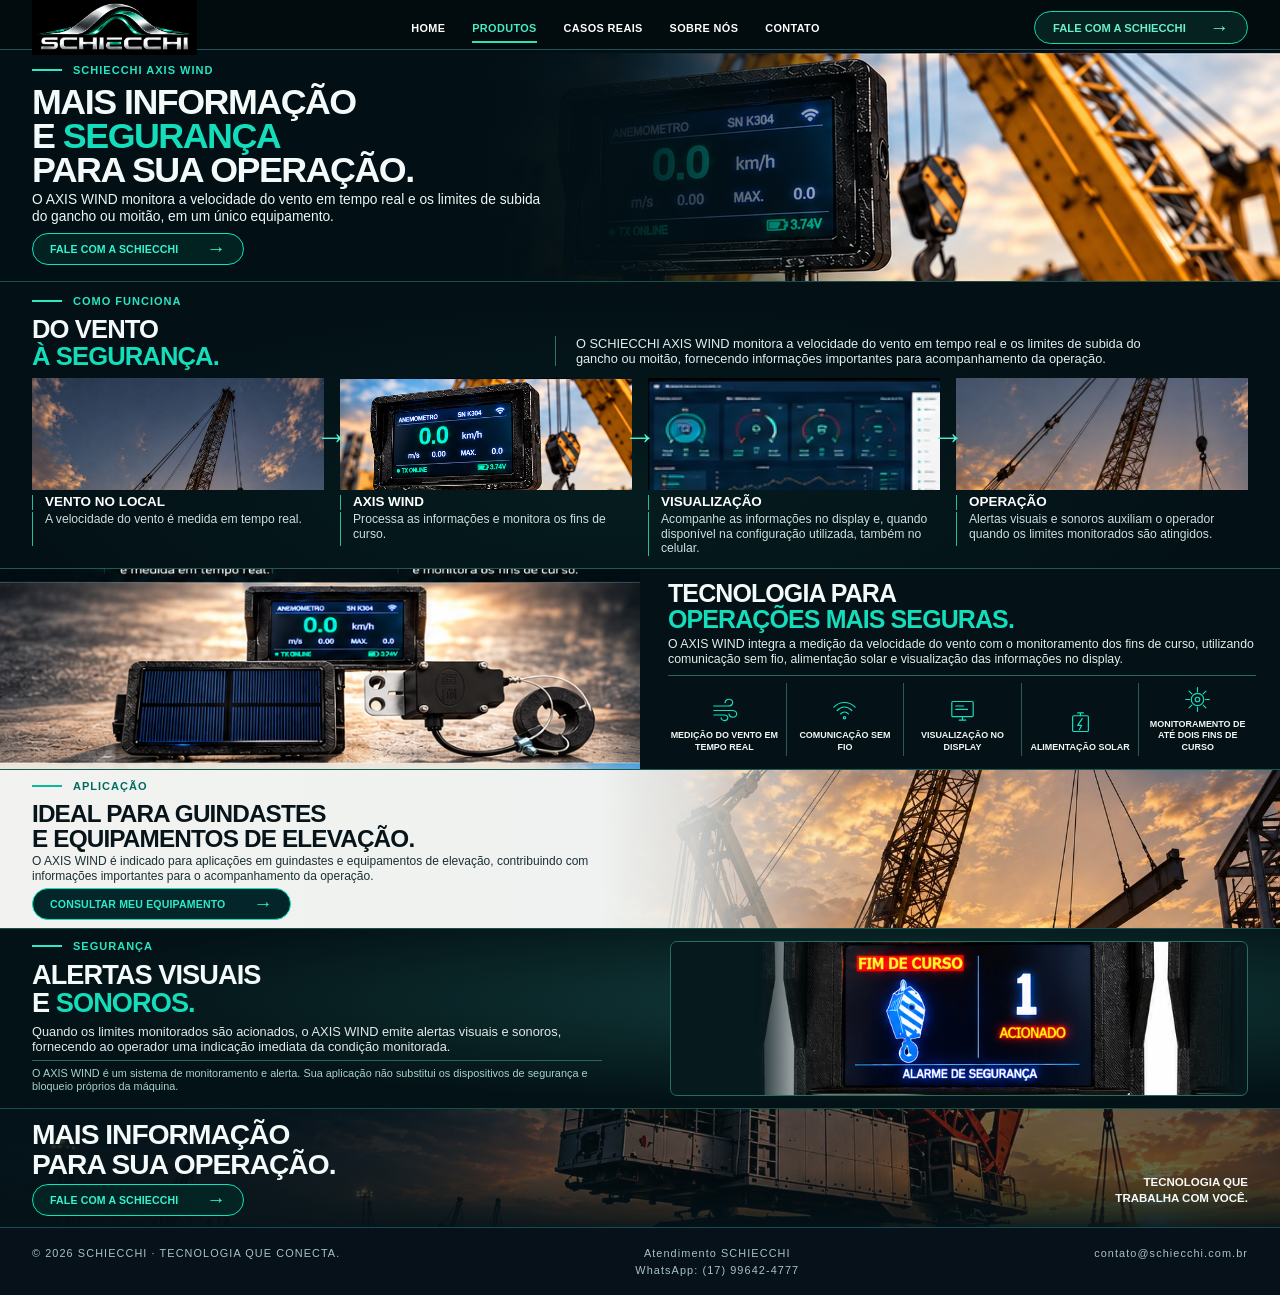
==== axis-wind/index.html @ c0d7cff1 "Publish AXIS WIND and approved site updates" ====
<!doctype html>
<html lang="pt-BR">
<head>
  <meta charset="utf-8">
  <meta name="viewport" content="width=device-width, initial-scale=1">
  <meta name="theme-color" content="#061317">
  <meta name="description" content="SCHIECCHI AXIS WIND: monitoramento do vento e dos limites de subida para guindastes e equipamentos de elevação.">
  <title>SCHIECCHI AXIS WIND — Mais informação e segurança</title>
  <link rel="stylesheet" href="../styles.css">
  <link rel="stylesheet" href="axis-wind.css">
</head>
<body class="wind-page">
  <a class="skip-link" href="#conteudo">Ir para o conteúdo</a>
  <header class="site-header">
    <div class="shell header-inner">
      <a class="brand" href="../index.html" aria-label="SCHIECCHI, página inicial"><img src="../public/assets/logos/schiecchi-logo.png" alt="SCHIECCHI" width="2172" height="724"></a>
      <button class="menu-toggle" type="button" aria-label="Abrir menu" aria-expanded="false" aria-controls="site-nav"><span></span><span></span><span></span></button>
      <nav class="site-nav" id="site-nav" aria-label="Menu principal">
        <a href="../index.html">Home</a>
        <a class="active" href="../index.html#tecnologias">Produtos</a>
        <a href="../index.html#casos-reais">Casos reais</a>
        <a href="../index.html#sobre">Sobre nós</a>
        <a href="../index.html#contato">Contato</a>
        <a class="mobile-nav-cta" href="https://wa.me/5517996424777?text=Ol%C3%A1%2C%20entrei%20em%20contato%20pelo%20site%20da%20SCHIECCHI%20e%20gostaria%20de%20mais%20informa%C3%A7%C3%B5es." target="_blank" rel="noopener noreferrer">Fale com a SCHIECCHI <span aria-hidden="true">→</span></a>
      </nav>
      <a class="header-cta" href="https://wa.me/5517996424777?text=Ol%C3%A1%2C%20entrei%20em%20contato%20pelo%20site%20da%20SCHIECCHI%20e%20gostaria%20de%20mais%20informa%C3%A7%C3%B5es." target="_blank" rel="noopener noreferrer">Fale com a SCHIECCHI <span aria-hidden="true">→</span></a>
    </div>
  </header>

  <main id="conteudo">
    <section class="wind-hero" aria-labelledby="wind-title">
      <div class="shell wind-hero-inner">
        <div class="wind-hero-copy">
          <p class="wind-kicker">SCHIECCHI AXIS WIND</p>
          <h1 id="wind-title">MAIS INFORMAÇÃO<br>E <em>SEGURANÇA</em><br>PARA SUA OPERAÇÃO.</h1>
          <p>O AXIS WIND monitora a velocidade do vento em tempo real e os limites de subida do gancho ou moitão, em um único equipamento.</p>
          <a class="wind-button" href="https://wa.me/5517996424777?text=Ol%C3%A1%2C%20entrei%20em%20contato%20pelo%20site%20da%20SCHIECCHI%20e%20gostaria%20de%20mais%20informa%C3%A7%C3%B5es." target="_blank" rel="noopener noreferrer">FALE COM A SCHIECCHI <span aria-hidden="true">→</span></a>
        </div>
        <figure class="wind-hero-product wind-reference-display" role="img" aria-label="Display AXIS WIND sem antena externa, conforme a referência aprovada"></figure>
      </div>
    </section>

    <section class="wind-how wind-section" aria-labelledby="wind-how-title">
      <div class="shell">
        <div class="wind-section-heading"><div><p class="wind-kicker">COMO FUNCIONA</p><h2 id="wind-how-title">DO VENTO<br><em>À SEGURANÇA.</em></h2></div><p>O SCHIECCHI AXIS WIND monitora a velocidade do vento em tempo real e os limites de subida do gancho ou moitão, fornecendo informações importantes para acompanhamento da operação.</p></div>
        <ol class="wind-flow" aria-label="Fluxo de monitoramento do AXIS WIND">
          <li><div class="wind-flow-visual wind-flow-crane"><img src="../public/assets/produtos/axis-wind/axis-wind-card.jpg" alt="Guindaste em operação" loading="lazy"></div><h3>VENTO NO LOCAL</h3><p>A velocidade do vento é medida em tempo real.</p></li>
          <li><div class="wind-flow-visual wind-flow-display" role="img" aria-label="Display AXIS WIND sem antena mostrando a medição do vento"></div><h3>AXIS WIND</h3><p>Processa as informações e monitora os fins de curso.</p></li>
          <li><div class="wind-flow-visual wind-flow-dashboard" role="img" aria-label="Visualização de informações do AXIS WIND no display e no celular"></div><h3>VISUALIZAÇÃO</h3><p>Acompanhe as informações no display e, quando disponível na configuração utilizada, também no celular.</p></li>
          <li><div class="wind-flow-visual wind-flow-hook"><img src="../public/assets/produtos/axis-wind/axis-wind-card.jpg" alt="Gancho de guindaste em operação" loading="lazy"></div><h3>OPERAÇÃO</h3><p>Alertas visuais e sonoros auxiliam o operador quando os limites monitorados são atingidos.</p></li>
        </ol>
      </div>
    </section>

    <section class="wind-technology" aria-labelledby="wind-technology-title">
      <div class="wind-technology-photos" aria-label="Display, caixa solar e conjunto de fim de curso do AXIS WIND">
        <div class="wind-tech-display" role="img" aria-label="Display AXIS WIND com tela de medição do vento"></div><div class="wind-tech-solar" role="img" aria-label="Caixa transmissora e painel solar"></div><div class="wind-tech-limit" role="img" aria-label="Conjunto de fim de curso"></div>
      </div>
      <div class="wind-technology-copy"><h2 id="wind-technology-title">TECNOLOGIA PARA<br><em>OPERAÇÕES MAIS SEGURAS.</em></h2><p>O AXIS WIND integra a medição da velocidade do vento com o monitoramento dos fins de curso, utilizando comunicação sem fio, alimentação solar e visualização das informações no display.</p>
        <ul class="wind-features">
          <li><svg viewBox="0 0 48 48" aria-hidden="true"><path d="M5 16h25c11 0 11-12 2-12-5 0-7 4-7 6M5 24h33c10 0 10 12 1 12-5 0-7-4-7-6M5 32h18c9 0 9 10 1 10-4 0-6-3-6-5"/></svg><span>MEDIÇÃO DO VENTO EM TEMPO REAL</span></li>
          <li><svg viewBox="0 0 48 48" aria-hidden="true"><path d="M5 18c11-11 27-11 38 0M11 24c8-8 18-8 26 0M17 30c4-4 10-4 14 0"/><circle cx="24" cy="37" r="2"/></svg><span>COMUNICAÇÃO SEM FIO</span></li>
          <li><svg viewBox="0 0 48 48" aria-hidden="true"><rect x="5" y="8" width="38" height="27" rx="2"/><path d="M18 41h12M24 35v6M12 16h14M12 22h21"/></svg><span>VISUALIZAÇÃO NO DISPLAY</span></li>
          <li><svg viewBox="0 0 48 48" aria-hidden="true"><rect x="10" y="12" width="28" height="28" rx="2"/><path d="M19 7h10M24 7v5M27 17l-8 12h7l-4 8"/></svg><span>ALIMENTAÇÃO SOLAR</span></li>
          <li><svg viewBox="0 0 48 48" aria-hidden="true"><circle cx="24" cy="24" r="11"/><circle cx="24" cy="24" r="4"/><path d="M24 3v7m0 28v7M3 24h7m28 0h7M9 9l5 5m20 20 5 5M39 9l-5 5M14 34l-5 5"/></svg><span>MONITORAMENTO DE ATÉ DOIS FINS DE CURSO</span></li>
        </ul>
      </div>
    </section>

    <section class="wind-application" aria-labelledby="wind-application-title"><div class="shell wind-application-inner"><div><p class="wind-kicker">APLICAÇÃO</p><h2 id="wind-application-title">IDEAL PARA GUINDASTES<br>E EQUIPAMENTOS DE ELEVAÇÃO.</h2><p>O AXIS WIND é indicado para aplicações em guindastes e equipamentos de elevação, contribuindo com informações importantes para o acompanhamento da operação.</p><a class="wind-button wind-button-dark" href="https://wa.me/5517996424777?text=Ol%C3%A1%2C%20entrei%20em%20contato%20pelo%20site%20da%20SCHIECCHI%20e%20gostaria%20de%20mais%20informa%C3%A7%C3%B5es." target="_blank" rel="noopener noreferrer">CONSULTAR MEU EQUIPAMENTO <span aria-hidden="true">→</span></a></div></div></section>

    <section class="wind-safety" aria-labelledby="wind-safety-title"><div class="shell wind-safety-inner"><div><p class="wind-kicker">SEGURANÇA</p><h2 id="wind-safety-title">ALERTAS VISUAIS<br>E <em>SONOROS.</em></h2><p>Quando os limites monitorados são acionados, o AXIS WIND emite alertas visuais e sonoros, fornecendo ao operador uma indicação imediata da condição monitorada.</p><p class="wind-safety-note">O AXIS WIND é um sistema de monitoramento e alerta. Sua aplicação não substitui os dispositivos de segurança e bloqueio próprios da máquina.</p></div><figure class="wind-alarm-photo" role="img" aria-label="Tela AXIS WIND: Fim de curso, 1 acionado, alarme de segurança"></figure></div></section>

    <section class="wind-closing" aria-labelledby="wind-closing-title"><div class="shell wind-closing-inner"><div><h2 id="wind-closing-title">MAIS INFORMAÇÃO<br>PARA SUA OPERAÇÃO.</h2><a class="wind-button" href="https://wa.me/5517996424777?text=Ol%C3%A1%2C%20entrei%20em%20contato%20pelo%20site%20da%20SCHIECCHI%20e%20gostaria%20de%20mais%20informa%C3%A7%C3%B5es." target="_blank" rel="noopener noreferrer">FALE COM A SCHIECCHI <span aria-hidden="true">→</span></a></div><p>TECNOLOGIA QUE<br>TRABALHA COM VOCÊ.</p></div></section>
  </main>

  <footer class="site-footer"><div class="shell footer-inner"><span>© 2026 SCHIECCHI · TECNOLOGIA QUE CONECTA.</span><div class="footer-contact"><span>Atendimento SCHIECCHI</span><a href="https://wa.me/5517996424777?text=Ol%C3%A1%2C%20entrei%20em%20contato%20pelo%20site%20da%20SCHIECCHI%20e%20gostaria%20de%20mais%20informa%C3%A7%C3%B5es." target="_blank" rel="noopener noreferrer">WhatsApp: (17) 99642-4777</a></div><a href="mailto:contato@schiecchi.com.br">contato@schiecchi.com.br</a></div></footer>
  <script>
    const menuButton = document.querySelector('.menu-toggle');
    const navigation = document.querySelector('.site-nav');
    menuButton.addEventListener('click', () => {
      const open = navigation.classList.toggle('open');
      menuButton.setAttribute('aria-expanded', String(open));
      menuButton.setAttribute('aria-label', open ? 'Fechar menu' : 'Abrir menu');
    });
    navigation.querySelectorAll('a').forEach(link => link.addEventListener('click', () => {
      navigation.classList.remove('open');
      menuButton.setAttribute('aria-expanded', 'false');
      menuButton.setAttribute('aria-label', 'Abrir menu');
    }));
  </script>
</body>
</html>
---- styles.css ----
:root{font-family:Bahnschrift,"Arial Narrow",Arial,sans-serif;color:#f5fcfd;background:#07131c;scroll-behavior:smooth;--navy:#07131c;--panel:#0b1a23;--teal:#13d9aa;--line:#24505b;--muted:#c4d4d8}
*{box-sizing:border-box}
body{margin:0;min-width:320px}
a{color:inherit;text-decoration:none}
button,input{font:inherit}
button{cursor:pointer}
img{max-width:100%}
em{font-style:normal;color:var(--teal)}
.shell{width:min(100% - 74px,1450px);margin-inline:auto}
.skip-link{position:absolute;top:-60px;left:12px;z-index:30;padding:11px;background:#fff;color:#06131b}.skip-link:focus{top:10px}
.site-header{position:absolute;top:0;left:0;right:0;z-index:10;height:100px;background:#000}
.site-header:after{content:"";position:absolute;top:100%;left:0;right:0;height:22px;background:linear-gradient(#000b,transparent);pointer-events:none}
.header-inner{height:100%;display:flex;align-items:center;justify-content:flex-start;gap:0}
.brand{display:block;flex:none;width:223px;background:#000;transform:translateY(7px)}
.brand img{display:block;width:100%;height:auto}
.site-nav{display:flex;align-items:center;gap:35px;margin-left:35px;margin-right:auto}
.site-nav a{position:relative;padding:10px 0;color:#fff;font-size:.79rem;font-weight:800;text-transform:uppercase;white-space:nowrap}
.site-nav a:hover,.site-nav a:focus-visible,.site-nav a.active{color:#6cefd2}
.site-nav a.active:after{content:"";position:absolute;left:0;right:0;bottom:1px;height:2px;background:#32dfb7}
.header-cta,.solid-button{display:inline-flex;align-items:center;justify-content:center;gap:24px;border:0;border-radius:10px;background:linear-gradient(180deg,#20ebac,#06bc90);box-shadow:0 6px 18px #00ffb327;color:#031920;min-height:46px;padding:13px 25px;text-transform:uppercase;font-size:.77rem;font-weight:900;white-space:nowrap;transition:filter .2s,transform .2s}
.header-cta{border-radius:28px}
.header-cta:hover,.solid-button:hover{filter:brightness(1.13);transform:translateY(-2px)}
.header-cta span,.solid-button span{font-size:1.2rem;line-height:.7}
.menu-toggle{display:none;width:43px;height:43px;border:1px solid #68c9ba80;background:#071d25b8;padding:9px}
.menu-toggle span{display:block;height:2px;background:white;margin:5px 0}
.section-kicker{display:flex;align-items:center;gap:11px;margin:0 0 12px;color:#e7f1f2;text-transform:uppercase;font-size:.69rem;font-weight:800;letter-spacing:.25em}
.section-kicker span{display:block;flex:none;width:25px;height:4px;border-radius:2px;background:var(--teal);box-shadow:0 0 8px #13d9aa70}

.hero{height:clamp(445px,43.5vw,590px);position:relative;overflow:hidden;background:#0b2030 url("public/assets/hero/home-hero-clean.png") center/cover no-repeat}
.hero-tech{position:absolute;inset:0;z-index:1;width:100%;height:100%;pointer-events:none}
.hero-content{position:relative;z-index:2;height:100%;display:flex;flex-direction:column;align-items:flex-start;justify-content:flex-start;padding-top:133px;padding-left:7px}
.hero-eyebrow{margin:0 0 17px;color:#5df2d8;text-transform:uppercase;font-size:.76rem;font-weight:800;letter-spacing:.15em;white-space:nowrap}
.hero h1{margin:0;color:white;font-family:"Arial Black",Arial,sans-serif;font-size:clamp(2.85rem,4.35vw,4.65rem);font-weight:900;line-height:.94;letter-spacing:-.045em;text-shadow:0 3px 15px #0008}
.hero-copy{margin:9px 0 20px;color:#f0f6f5;font-family:Arial,sans-serif;font-size:clamp(1.45rem,2.15vw,2.15rem);line-height:1.13;text-shadow:0 2px 9px #000}
.hero .solid-button{min-width:230px}

.about-band{position:relative;isolation:isolate;overflow:hidden;padding:58px 0 32px;border-block:1px solid #1d5e68;background:radial-gradient(ellipse at 84% 9%,#15433c88,transparent 38%),radial-gradient(ellipse at 70% 78%,#0d382f55,transparent 50%),linear-gradient(110deg,#061115 8%,#0b1d22 55%,#061318 100%)}
.about-band:before{content:"";position:absolute;z-index:-1;top:0;right:0;width:61%;height:72%;background:url("public/assets/produtos/axis-wind/axis-wind-card.jpg") center 42%/cover;opacity:.62;mask-image:linear-gradient(90deg,transparent,#000 34%),linear-gradient(0deg,transparent,#000 35%);mask-composite:intersect;pointer-events:none}
.about-band:after{content:"";position:absolute;z-index:-1;right:-14%;top:-42%;width:75%;aspect-ratio:1;border:1px solid #31dab42b;border-radius:50%;box-shadow:0 0 0 105px #10b69608,0 0 0 210px #10b69605;pointer-events:none}
.about-layout{position:relative}
.about-copy{max-width:825px;margin-bottom:39px}
.about-copy .section-kicker{margin-bottom:18px;letter-spacing:.34em}
.about-copy h2{margin:0 0 19px;font-family:Bahnschrift,"Arial Narrow",Arial,sans-serif;font-size:clamp(2.7rem,4.1vw,4.85rem);font-weight:900;line-height:.98;letter-spacing:.015em}
.about-copy h2 span,.about-copy h2 strong{display:block}
.about-copy h2 span{color:#f5f8f8}
.about-copy h2 strong{margin-top:5px;color:var(--teal);font-weight:900}
.about-copy>p:not(.section-kicker){max-width:690px;margin:0 0 12px;color:#e6eff0;font-family:Arial,sans-serif;font-size:clamp(.96rem,1.13vw,1.12rem);line-height:1.45}
.about-card-grid{display:grid;grid-template-columns:repeat(5,minmax(0,1fr));gap:15px}
.about-card{position:relative;display:flex;flex-direction:column;justify-content:flex-end;min-height:230px;overflow:hidden;padding:20px;border:1px solid #2e8d78;border-radius:12px;background:linear-gradient(0deg,#041411 0%,#071b1aef 47%,#0d3034b8 100%);box-shadow:inset 0 1px #ffffff10}
.about-card:before{content:"";position:absolute;inset:0;opacity:.6;background:radial-gradient(circle at 78% 12%,#19d2ad43,transparent 35%),repeating-linear-gradient(135deg,transparent 0 22px,#33d8b20b 23px 24px);pointer-events:none}
.about-card:after{content:"";position:absolute;bottom:0;left:20px;width:44px;height:2px;background:var(--teal)}
.about-card svg{position:relative;width:45px;height:45px;margin-bottom:auto;stroke:var(--teal);fill:none;stroke-width:1.7;stroke-linecap:round;stroke-linejoin:round}
.about-card h3{position:relative;margin:16px 0 8px;color:#fff;font-size:clamp(.88rem,1.15vw,1.13rem);font-weight:900;line-height:1.12;letter-spacing:.035em}
.about-card p{position:relative;min-height:3em;margin:0 0 4px;color:#d8e6e5;font-family:Arial,sans-serif;font-size:clamp(.76rem,.88vw,.88rem);line-height:1.35}
.about-actions{position:relative;display:grid;grid-template-columns:repeat(3,minmax(0,1fr));max-width:900px;margin:24px auto 18px}
.about-actions:before{content:"";position:absolute;top:30px;left:16.5%;right:16.5%;height:1px;background:linear-gradient(90deg,#10c99e,#35e7bc,#10c99e);box-shadow:0 0 8px #20d9ac77}
.about-action{position:relative;display:flex;flex-direction:column;align-items:center;gap:9px;text-align:center}
.about-action-icon{display:grid;place-items:center;width:62px;height:62px;border:1px solid #19c99f;border-radius:50%;background:#061b1b;box-shadow:0 0 0 5px #061b1b}
.about-action-icon svg{width:30px;height:30px;stroke:#e9f6f2;fill:none;stroke-width:1.7;stroke-linecap:round;stroke-linejoin:round}
.about-action strong{color:#f5fafa;font-size:clamp(.95rem,1.35vw,1.35rem);letter-spacing:.025em}
.about-action strong span{color:var(--teal)}
.about-signature{display:flex;align-items:center;justify-content:center;gap:18px;margin:0;color:#ecf5f3;font-size:.83rem;letter-spacing:.32em;text-align:center}
.about-signature:before,.about-signature:after{content:"";width:62px;height:1px;background:var(--teal)}

.experience-section{padding:58px 0;border-bottom:1px solid #1b5965;background:radial-gradient(ellipse at 8% 40%,#12352f55,transparent 48%),linear-gradient(115deg,#08171d,#0b1b22 55%,#07131c)}
.experience-layout{display:grid;grid-template-columns:minmax(0,.74fr) minmax(0,1.26fr);align-items:center;gap:clamp(32px,4vw,64px);max-width:1320px}
.experience-photo{margin:0;overflow:hidden;border:1px solid #356965;border-radius:11px;background:#07151b}
.experience-photo img{display:block;width:100%;height:auto;aspect-ratio:3/2;object-fit:contain}
.experience-copy{max-width:710px}
.experience-copy .section-kicker{margin-bottom:13px}
.experience-copy h2{margin:0 0 18px;color:#f5fcfd;font-size:clamp(2rem,2.7vw,2.9rem);font-weight:900;line-height:1.08;letter-spacing:-.025em;text-wrap:balance}
.experience-person{margin-bottom:17px;padding-left:16px;border-left:3px solid var(--teal)}
.experience-person h3{margin:0 0 4px;color:#fff;font-size:1.2rem;line-height:1.2}
.experience-person p{margin:0;color:#94d9c8;font-family:Arial,sans-serif;font-size:.9rem;line-height:1.45}
.experience-copy>p:not(.section-kicker){max-width:65ch;margin:0 0 10px;color:#d9e7e7;font-family:Arial,sans-serif;font-size:.98rem;line-height:1.55}
.experience-points{display:grid;gap:7px;margin:17px 0 0;padding:14px 0 0;border-top:1px solid #28535a;list-style:none}
.experience-points li{display:flex;align-items:center;gap:12px;color:#eaf6f2;font-size:.78rem;font-weight:800;letter-spacing:.105em;line-height:1.35}
.experience-points li:before{content:"";flex:none;width:17px;height:2px;background:var(--teal)}

.technologies{position:relative;padding:33px 0 42px;background:radial-gradient(ellipse at 50% 0,#102a39,#07131c 62%);border-bottom:1px solid #1b5965}
.technologies:before,.contact-section:before,.cases-teaser:before{content:"";position:absolute;inset:0;pointer-events:none;background:linear-gradient(120deg,transparent 20%,#07475c15 48%,transparent 75%);opacity:.7}
.technologies h2{position:relative;margin:0 0 22px 36px;font-size:clamp(1.2rem,1.9vw,2rem);line-height:1.12}
.technology-grid{position:relative;display:grid;grid-template-columns:repeat(3,1fr);gap:15px}
.technology-card{position:relative;display:flex;align-items:end;min-height:330px;overflow:hidden;border:1px solid #44717c;border-radius:10px;background-position:center;background-size:cover;transition:transform .22s,border-color .22s,box-shadow .22s}
.technology-card:hover{transform:translateY(-4px);border-color:#17dcb1;box-shadow:0 12px 30px #00d6ae22}
.technology-card:before{content:"";position:absolute;inset:0;background:linear-gradient(0deg,#041018 0%,#041018dc 24%,#04101830 62%,#04101810)}
.gateway-card{background-color:#06131c;background-image:url("public/assets/produtos/gateway/gateway-home.png");background-repeat:no-repeat;background-position:center top;background-size:contain}
.wind-card{background-image:url("public/assets/produtos/axis-wind/axis-wind-card.jpg");background-position:center 45%}
.level-card{background-image:url("public/assets/produtos/axis-level/axis-level-card.jpg");background-position:center 52%}
.card-content{position:relative;z-index:1;padding:25px;width:100%}
.technology-card h3{margin:0 0 6px;font-size:clamp(1.9rem,2.8vw,3rem);line-height:.91;letter-spacing:-.03em}
.technology-card p{margin:0 0 12px;color:#f1f5f4;font-family:Arial,sans-serif;font-size:.88rem;line-height:1.32}
.technology-card a{display:inline-flex;align-items:center;justify-content:space-between;gap:22px;min-width:184px;min-height:34px;padding:7px 15px;border:1px solid var(--teal);border-radius:5px;color:#fff;text-transform:uppercase;font-size:.7rem;font-weight:800}
.technology-card a:hover{background:#0ad6a5;color:#04171d}
.technology-card a span{color:var(--teal);font-size:1.1rem;line-height:.7}
.technology-card a:hover span{color:#04171d}
.concept-label{position:absolute;right:9px;top:8px;z-index:1;padding:5px 7px;border-radius:3px;background:#06131cc7;color:#d6f0eb;font-size:.55rem;letter-spacing:.07em;text-shadow:0 1px 3px #000}

.contact-section{position:relative;padding:38px 0 40px;background:radial-gradient(ellipse at 40% 120%,#103348,#06131c 70%);border-bottom:1px solid #195562}
.contact-grid{position:relative;display:grid;grid-template-columns:1fr .85fr;gap:75px;align-items:center}
.contact-grid>div:first-child{padding-left:35px}
.contact-section h2{margin:0 0 14px;font-size:clamp(1.7rem,2.4vw,2.8rem);line-height:1.07;letter-spacing:-.03em}
.contact-intro>p:not(.section-kicker){max-width:470px;margin:0;color:#edf5f5;font-family:Arial,sans-serif;font-size:.93rem;line-height:1.4}
.contact-identity{max-width:430px;margin-top:23px;padding:16px 19px;border-left:2px solid var(--teal);background:linear-gradient(90deg,#0c2930aa,#0b1c2500)}
.contact-identity .contact-identity-label{margin:0 0 8px;color:var(--teal);font-size:.66rem;font-weight:900;letter-spacing:.19em}
.contact-identity h3{margin:0 0 2px;color:#f5fcfd;font-size:1.08rem;line-height:1.2}
.contact-identity .contact-identity-role{margin:0;color:#b4e5da;font-family:Arial,sans-serif;font-size:.8rem;line-height:1.3}
.contact-identity .contact-identity-detail{margin:9px 0 12px;color:#dce9e8;font-family:Arial,sans-serif;font-size:.82rem;line-height:1.35}
.contact-identity a{display:inline-flex;align-items:center;gap:14px;min-height:34px;padding:7px 11px;border:1px solid var(--teal);border-radius:5px;color:#e8fff8;font-size:.67rem;font-weight:900;letter-spacing:.05em;white-space:nowrap}
.contact-identity a:hover,.contact-identity a:focus-visible{background:var(--teal);color:#06131c}
.contact-identity a span{color:var(--teal);font-size:1rem;line-height:1}
.contact-identity a:hover span,.contact-identity a:focus-visible span{color:#06131c}
.contact-form{display:grid;gap:7px}
.contact-form label{position:absolute;width:1px;height:1px;overflow:hidden;clip:rect(0,0,0,0)}
.contact-form input,.contact-form textarea{width:100%;padding:0 16px;border:1px solid #48717a;border-radius:7px;background:#0a1b25d9;color:white;outline:none;font: .9rem Arial,sans-serif}
.contact-form input{height:38px}
.contact-form textarea{min-height:90px;padding:12px 16px;resize:vertical}
.contact-form input::placeholder,.contact-form textarea::placeholder{color:#e1eaeb}
.contact-form input:focus,.contact-form textarea:focus{border-color:var(--teal);box-shadow:0 0 0 2px #11dcb238}
.contact-form .solid-button{width:100%;min-height:42px;border-radius:6px}
.form-detail,.form-caveat{margin:2px 0 0;color:#e2eded;font-family:Arial,sans-serif;font-size:.72rem;line-height:1.25;text-align:center}
.form-caveat{color:#a0c8c7;font-size:.65rem}
.form-status{margin:6px 0 0;color:#f3d6c9;font-family:Arial,sans-serif;font-size:.78rem;line-height:1.4;text-align:center}
.form-status[hidden]{display:none}

.cases-teaser{position:relative;padding:25px 0 36px;background:radial-gradient(ellipse at 42% 120%,#0b3446,#06131c 75%)}
.cases-grid{position:relative;display:grid;grid-template-columns:.82fr 1.12fr .55fr;align-items:stretch;gap:0}
.cases-copy{padding-right:25px}
.cases-copy h2{margin:0 0 12px 35px;font-size:clamp(1.65rem,2.45vw,2.8rem);line-height:1.06;letter-spacing:-.03em}
.cases-copy>p:last-child{margin:0 0 0 35px;color:#e6f0f1;font-family:Arial,sans-serif;font-size:.9rem;line-height:1.35}
.cases-media{position:relative;aspect-ratio:1672/941;overflow:hidden;border:1px solid #3b6570;border-radius:8px}
.cases-media img{position:absolute;inset:0;display:block;width:100%;height:100%;object-fit:contain}
.cases-media span{position:absolute;bottom:4px;left:7px;color:#fff;font-size:.52rem;text-shadow:0 1px 3px #000}
.cases-action{display:flex;flex-direction:column;justify-content:center;padding:20px 22px;border:1px solid #3b6570;border-left:0;border-radius:0 8px 8px 0}
.case-label{margin:0 0 7px;color:var(--teal);font-size:.69rem;font-weight:800}
.cases-action h3{margin:0 0 9px;color:#fff;font-size:1.4rem;line-height:1.1}
.cases-action>p:nth-child(3){margin:0 0 19px;color:#e5f0f1;font-family:Arial,sans-serif;font-size:.9rem;line-height:1.4}
.cases-action button{display:inline-flex;justify-content:space-between;gap:17px;align-items:center;align-self:flex-start;min-height:33px;padding:6px 12px;border:1px solid var(--teal);border-radius:5px;background:transparent;color:#fff;text-transform:uppercase;font-size:.66rem;font-weight:800}
.cases-action button:hover{background:var(--teal);color:#06131c}
.cases-action button span{color:var(--teal);font-size:1rem}
.cases-action button:hover span{color:#06131c}
.site-footer{background:#061119;border-top:1px solid #174c56}
.footer-inner{display:flex;justify-content:space-between;gap:20px;padding-block:19px;color:#a8c2c5;font-size:.68rem;letter-spacing:.1em}
.footer-inner a:hover{color:var(--teal)}
.footer-contact{display:flex;flex-direction:column;gap:5px;text-align:center}
.whatsapp-float{position:fixed;right:22px;bottom:22px;z-index:20;display:grid;place-items:center;width:46px;height:46px;border:1px solid #1bbf93;border-radius:50%;background:#0b6e57;color:#fff;box-shadow:0 4px 14px #0007;transition:opacity .2s,transform .2s,background .2s}
.whatsapp-float:hover,.whatsapp-float:focus-visible{background:#0a9470;transform:translateY(-2px)}
.whatsapp-float svg{width:25px;height:25px}
.whatsapp-float.is-hidden{opacity:0;pointer-events:none}
dialog{max-width:min(90vw,450px);padding:28px;border:1px solid #3f7377;border-radius:10px;background:#091b24;color:white;box-shadow:0 20px 60px #0008}
dialog::backdrop{background:#02080bba}
dialog h2{margin:0 0 10px;font-size:1.8rem}
dialog>p:not(.section-kicker){color:#c6d9d9;line-height:1.5}
.dialog-close{position:absolute;right:12px;top:8px;border:0;background:none;color:#fff;font-size:1.7rem}

@media(max-width:1120px){
  .shell{width:min(100% - 55px,1450px)}
  .site-nav{gap:33px;margin-left:35px}.site-nav a{font-size:.69rem}.brand{width:223px}.header-cta{font-size:.66rem;padding-inline:16px}
  .hero{height:445px;background-size:cover;background-position:center}.hero-eyebrow{font-size:.68rem}.hero h1{font-size:2.85rem}.hero-content{padding-left:16px}
  .about-copy h2{font-size:clamp(2.7rem,4.5vw,4.5rem)}.about-card-grid{gap:10px}.about-card{min-height:215px;padding:14px}.about-card h3{font-size:.86rem}.about-card p{font-size:.75rem}
  .technology-card{min-height:322px}.card-content{padding:18px}.technology-card h3{font-size:2.25rem}.technology-card a{font-size:.63rem;min-width:170px}
  .contact-grid{gap:35px}.cases-grid{grid-template-columns:.85fr 1.05fr .6fr}
}
@media(max-width:850px){
  .site-header{height:75px}.brand{width:165px}.menu-toggle{display:block;margin-left:auto}.header-cta{display:none}
  .site-nav{display:none;position:absolute;top:75px;left:0;right:0;padding:15px 26px 22px;background:#06151deF;border-bottom:1px solid #2c6d6f;flex-direction:column;align-items:stretch;gap:0}
  .site-nav.open{display:flex}.site-nav a{padding:10px 0;font-size:.8rem}
  .hero{height:540px;background-size:cover;background-position:center}.hero h1{font-size:clamp(2.85rem,5.9vw,3.5rem)}.hero-eyebrow{white-space:normal;max-width:450px;line-height:1.5}
  .about-band{padding-top:44px}.about-copy{margin-bottom:28px}.about-card-grid{grid-template-columns:repeat(2,minmax(0,1fr))}.about-card{min-height:170px;padding:16px}.about-card:last-child{grid-column:1/-1}.about-card p{min-height:0}.about-actions{margin-top:34px}
  .experience-section{padding:54px 0}.experience-layout{grid-template-columns:1fr;gap:25px}.experience-photo{max-width:680px}.experience-copy{max-width:720px}
  .technology-grid{grid-template-columns:repeat(2,1fr);gap:12px}.technology-card{min-height:300px}.technology-card:last-child{grid-column:1/-1;min-height:280px;background-position:center 58%}.technology-card h3{font-size:clamp(1.8rem,3vw,2.3rem)}.technology-card p{font-size:.82rem}.technology-card a{min-width:0;gap:10px;padding-inline:12px}
  .cases-grid{grid-template-columns:1.25fr .75fr}.cases-copy{grid-column:1/-1;padding:0 0 22px}.cases-copy h2,.cases-copy>p:last-child{margin-left:0}
}
@media(max-width:600px){
  .shell{width:min(100% - 34px,1450px)}
  .brand{width:135px}
  .hero{height:auto;min-height:0;background-color:#07131c;background-size:auto 390px;background-position:60% top;background-repeat:no-repeat}
  .hero:before{content:"";position:absolute;top:0;left:0;right:0;height:390px;background:linear-gradient(180deg,transparent 73%,#07131c 100%);pointer-events:none}
  .hero-tech{height:390px}
  .hero-content{height:auto;justify-content:flex-start;padding-top:390px;padding-bottom:48px}.hero-eyebrow{margin-bottom:17px;font-size:.6rem;letter-spacing:.08em}
  .hero h1{font-size:clamp(2.1rem,8.2vw,3.1rem)}.hero-copy{font-size:1.35rem}.hero .solid-button{width:100%}
  .about-band{padding:38px 0 30px}.about-band:before{width:100%;height:380px;opacity:.2}.about-band:after{right:-85%;top:-10%;width:130%}.about-copy h2{font-size:clamp(2.05rem,9vw,3.1rem);line-height:1.02}.about-copy>p:not(.section-kicker){font-size:.88rem;line-height:1.5}.about-card-grid{grid-template-columns:1fr;gap:10px}.about-card,.about-card:last-child{grid-column:auto;min-height:126px;padding:15px 17px 13px 77px}.about-card svg{position:absolute;top:22px;left:18px;width:38px;height:38px}.about-card h3{margin:0 0 6px;font-size:.95rem}.about-card p{font-size:.82rem}.about-actions{gap:3px;margin:29px 0 21px}.about-actions:before{top:23px}.about-action-icon{width:48px;height:48px}.about-action-icon svg{width:25px;height:25px}.about-action strong{font-size:clamp(.58rem,2.55vw,.78rem)}.about-signature{gap:10px;font-size:.62rem;letter-spacing:.16em}.about-signature:before,.about-signature:after{width:20px;flex:none}
  .experience-section{padding:45px 0 50px}.experience-layout{gap:23px}.experience-photo img{aspect-ratio:3/2}.experience-copy h2{margin-bottom:19px;font-size:clamp(1.9rem,7.6vw,2.65rem)}.experience-copy>p:not(.section-kicker){font-size:.95rem;line-height:1.55}.experience-person{margin-bottom:17px}.experience-points{margin-top:18px}.experience-points li{font-size:.7rem}
  .technologies{padding:33px 0}.technologies h2{margin-left:0;font-size:1.45rem}.technology-grid{grid-template-columns:1fr;gap:15px}.technology-card,.technology-card:last-child{grid-column:auto;min-height:365px}.technology-card h3{font-size:2.7rem}.technology-card p{font-size:.92rem}.technology-card a{width:auto;min-width:200px;font-size:.7rem}
  .contact-grid{grid-template-columns:1fr;gap:24px}.contact-grid>div:first-child{padding-left:0}.contact-section h2{font-size:2rem}.contact-intro>p:not(.section-kicker){font-size:.87rem}.contact-identity{margin-top:20px;padding:15px 17px}.contact-form input{height:46px}.contact-form textarea{min-height:108px}.contact-form .solid-button{height:48px}
  .cases-grid{grid-template-columns:1fr}.cases-copy{padding-bottom:25px}.cases-copy h2{font-size:2rem}.cases-action{min-height:170px;border:1px solid #3b6570;border-top:0;border-radius:0 0 8px 8px}.cases-action>p:nth-child(3){font-size:.9rem}
  .footer-inner{display:block;text-align:center}.footer-inner a{display:block;margin-top:10px}.footer-contact{margin-top:14px}
  .whatsapp-float{right:16px;bottom:calc(16px + env(safe-area-inset-bottom));width:52px;height:52px}.whatsapp-float svg{width:28px;height:28px}
}
@media(prefers-reduced-motion:reduce){:root{scroll-behavior:auto}.header-cta,.solid-button,.technology-card{transition:none}}
---- axis-wind/axis-wind.css ----
.wind-page{background:#031014;color:#f4faf9}
.wind-page .site-header{position:relative;height:78px;background:#020b0e}
.wind-page .site-header:after{height:12px}
.wind-page .header-inner{display:grid;grid-template-columns:190px minmax(0,1fr) auto;align-items:center;gap:clamp(20px,2.6vw,42px)}
.wind-page .brand{width:190px;transform:none}
.wind-page .site-nav{display:flex;justify-content:center;gap:clamp(15px,2.1vw,34px);margin:0}
.wind-page .site-nav a{font-size:clamp(.68rem,.79vw,.78rem);letter-spacing:.035em}
.wind-page .site-nav .mobile-nav-cta{display:none}
.wind-page .header-cta{min-height:39px;padding:9px 20px;border:1px solid #13d9aa;border-radius:24px;background:#052221;color:#69efcd;box-shadow:none;font-size:.7rem}
.wind-page .site-nav .active{color:#47ecc5}
.wind-page .site-nav .active:after{content:"";position:absolute;left:0;right:0;bottom:1px;height:2px;background:#32dfb7}
.wind-page h1,.wind-page h2,.wind-page h3{font-family:Bahnschrift,"Arial Narrow",Arial,sans-serif;font-weight:900}
.wind-page h2{margin:0;line-height:1.04;letter-spacing:-.035em}
.wind-page p{line-height:1.45}
.wind-page em{color:#13ddba;font-style:normal}
.wind-kicker{display:flex;align-items:center;gap:11px;margin:0 0 14px;color:#27e6c1;font-size:.8rem;font-weight:900;letter-spacing:.09em;text-transform:uppercase}
.wind-kicker:before{content:"";flex:none;width:30px;height:2px;background:#2deac4}
.wind-button{display:inline-flex;align-items:center;justify-content:space-between;gap:28px;min-height:43px;padding:9px 19px;border:1px solid #08e4bd;border-radius:24px;background:#032725cf;color:#35f5d0;font-size:.75rem;font-weight:900;letter-spacing:.015em;text-transform:uppercase;white-space:nowrap}
.wind-button span{font-size:1.2rem}
.wind-button:hover,.wind-button:focus-visible{background:#0de4b6;color:#031a1b}

.wind-hero{position:relative;isolation:isolate;overflow:hidden;min-height:525px;border-bottom:1px solid #13514c;background:#09202a url("../public/assets/produtos/axis-wind/axis-wind-card.jpg") right 42%/cover no-repeat}
.wind-hero:before{content:"";position:absolute;z-index:-1;inset:0;background:linear-gradient(90deg,#021015f7 0%,#031821e9 28%,#071c23ae 51%,#0613195c 77%,#03121876),linear-gradient(0deg,#031015ac,transparent 50%)}
.wind-hero-inner{display:grid;grid-template-columns:minmax(0,1fr) minmax(0,.95fr);align-items:center;gap:5%;min-height:525px}
.wind-hero-copy{position:relative;z-index:1;max-width:695px;padding:45px 0}
.wind-hero h1{margin:0 0 19px;font-size:clamp(2.8rem,4.4vw,4.85rem);line-height:.96;letter-spacing:-.042em}
.wind-hero-copy>p:not(.wind-kicker){max-width:620px;margin:0 0 18px;color:#eef7f6;font-family:Arial,sans-serif;font-size:clamp(1rem,1.35vw,1.25rem)}
.wind-hero-product{display:grid;place-items:center;min-height:290px;margin:18px 0;border:1px solid #2a8d7c66;border-radius:12px;background:linear-gradient(140deg,#061718df,#09292bae);box-shadow:0 22px 80px #001b1ac9}
.wind-image-pending{display:grid;place-items:center;overflow:hidden;color:#75c5b6;text-align:center}
.wind-image-pending span{max-width:75%;padding:8px 10px;border:1px solid #1c6a60a6;border-radius:4px;background:#041a1acd;font-size:.71rem;font-weight:800;letter-spacing:.13em;line-height:1.4}

.wind-section{padding:58px 0 62px}
.wind-how{border-bottom:1px solid #1d5c55;background:radial-gradient(ellipse at 48% 75%,#0a35314d,transparent 65%),#031116}
.wind-section-heading{display:grid;grid-template-columns:1fr 1fr;gap:8%;align-items:end;margin-bottom:28px}
.wind-section-heading h2{font-size:clamp(2.7rem,3.6vw,4.25rem)}
.wind-section-heading>p{max-width:560px;margin:0 0 6px;padding-left:20px;border-left:1px solid #24786b;color:#e2eeed;font-family:Arial,sans-serif;font-size:1rem}
.wind-flow{display:grid;grid-template-columns:repeat(4,minmax(0,1fr));gap:0;margin:0;padding:0;list-style:none}
.wind-flow li{position:relative;min-width:0;padding:0 8px 0 0}
.wind-flow li:not(:first-child){padding-left:8px}
.wind-flow li:not(:last-child):after{content:"→";position:absolute;z-index:2;top:81px;right:-13px;width:28px;background:#03181a;color:#4df5d2;font-size:2rem;line-height:1;text-align:center}
.wind-flow-visual{display:grid;place-items:center;overflow:hidden;height:175px;background:#061b1d}
.wind-flow-visual img{display:block;width:100%;height:100%;object-fit:cover}
.wind-flow-crane img{object-position:center 58%}
.wind-flow-visual.wind-image-pending{border:1px solid #1b5049}
.wind-connection-symbol svg{width:130px;height:130px;stroke:#42e5ce;stroke-width:2;filter:drop-shadow(0 0 8px #16e8c366)}
.wind-flow h3{margin:15px 0 6px;padding-left:12px;border-left:1px solid #27bba1;color:#fff;font-size:1.03rem;line-height:1.1}
.wind-flow p{min-height:50px;margin:0;padding-left:12px;border-left:1px solid #27bba1;color:#cedfdd;font-family:Arial,sans-serif;font-size:.86rem;line-height:1.32}

.wind-technology{display:grid;grid-template-columns:1fr 1fr;min-height:350px;border-bottom:1px solid #185a54;background:#041116}
.wind-technology-photos{display:grid;grid-template-columns:1fr 1fr;grid-template-rows:1fr 1fr;gap:2px;min-height:350px;background:#092321}
.wind-technology-photos>div:first-child{grid-row:1/3;background:radial-gradient(circle at 60% 50%,#0c4f46,#04191c 68%)}
.wind-technology-photos>div:nth-child(2){background:radial-gradient(circle at 50% 50%,#0b443d,#04191c 73%)}
.wind-technology-photos>div:nth-child(3){background:radial-gradient(circle at 50% 50%,#123f3a,#04191c 73%)}
.wind-technology-copy{align-self:center;max-width:760px;padding:34px clamp(30px,4.2vw,75px)}
.wind-technology h2{font-size:clamp(2.15rem,2.8vw,3.4rem)}
.wind-technology-copy>p:not(.wind-kicker){max-width:620px;margin:16px 0 20px;color:#e1eeea;font-family:Arial,sans-serif;font-size:.95rem}
.wind-features{display:grid;grid-template-columns:repeat(5,minmax(0,1fr));gap:0;margin:0;padding:19px 0 0;border-top:1px solid #27675e;list-style:none}
.wind-features li{display:flex;align-items:center;min-height:78px;padding:8px 10px;border-left:1px solid #275c55;color:#f0f7f3;font-size:.66rem;font-weight:900;line-height:1.3}
.wind-features li:first-child{border-left:0;padding-left:0}
.wind-features li:before{content:"";display:block;flex:none;width:8px;height:8px;margin-right:7px;border:1px solid #1ce7bc;border-radius:50%;box-shadow:0 0 8px #16d7ae}

.wind-application{position:relative;isolation:isolate;min-height:310px;background:#eef1ed url("../public/assets/produtos/axis-wind/axis-wind-card.jpg") right 53%/51% auto no-repeat;color:#07151a}
.wind-application:before{content:"";position:absolute;z-index:-1;inset:0;background:linear-gradient(90deg,#f2f3f0 0%,#eff2f0 47%,#eff2f0db 54%,transparent 70%)}
.wind-application-inner{display:flex;align-items:center;min-height:310px;padding-block:35px}
.wind-application-inner>div{max-width:690px}
.wind-application .wind-kicker{color:#006c60}
.wind-application .wind-kicker:before{background:#09b99b}
.wind-application h2{font-size:clamp(2.4rem,3.1vw,3.85rem)}
.wind-application p:not(.wind-kicker){max-width:580px;margin:14px 0;color:#1a3034;font-family:Arial,sans-serif;font-size:.96rem}
.wind-button-dark{background:#04262a;color:#2debc8}

.wind-safety{min-height:295px;border-block:1px solid #135047;background:radial-gradient(ellipse at 70% 40%,#123a39,#031216 68%)}
.wind-safety-inner{display:grid;grid-template-columns:1fr 1fr;gap:5%;align-items:center;min-height:295px;padding-block:28px}
.wind-safety h2{font-size:clamp(2.3rem,3vw,3.7rem)}
.wind-safety p:not(.wind-kicker){max-width:600px;color:#e1eae9;font-family:Arial,sans-serif;font-size:.96rem}
.wind-safety-note{padding-top:10px;border-top:1px solid #28665a;color:#a9d0c7!important;font-size:.79rem!important}
.wind-safety figure{min-height:235px;margin:0;border:1px solid #266e64;border-radius:7px;background:linear-gradient(145deg,#061821,#0a2930)}

.wind-closing{position:relative;isolation:isolate;min-height:300px;background:#081b22 url("../public/assets/casos-reais/home-hero.jpg") center 64%/cover no-repeat}
.wind-closing:before{content:"";position:absolute;z-index:-1;inset:0;background:linear-gradient(90deg,#031218e9,#0312187c 58%,#031218a6),linear-gradient(0deg,#031218d9,transparent 50%)}
.wind-closing-inner{display:flex;align-items:end;justify-content:space-between;gap:30px;min-height:300px;padding-block:53px}
.wind-closing h2{margin:0 0 20px;font-size:clamp(2.45rem,3.4vw,4.2rem)}
.wind-closing-inner>p{margin:0 0 9px;color:#f5faf8;font-size:.94rem;font-weight:900;text-align:right}

@media(max-width:1120px){.wind-page .header-inner{grid-template-columns:170px minmax(0,1fr) auto;gap:18px}.wind-page .brand{width:170px}.wind-page .site-nav{gap:clamp(12px,1.65vw,22px)}.wind-page .header-cta{padding-inline:16px;font-size:.64rem}.wind-hero h1{font-size:clamp(2.6rem,4.8vw,3.8rem)}.wind-technology{grid-template-columns:.85fr 1.15fr}.wind-features{grid-template-columns:repeat(3,minmax(0,1fr))}.wind-features li:nth-child(4){border-left:0}}
@media(max-width:880px){.wind-page .site-header{height:75px}.wind-page .header-inner{display:flex;gap:0}.wind-page .brand{width:165px}.wind-page .menu-toggle{display:block;margin-left:auto}.wind-page .header-cta{display:none}.wind-page .site-nav{display:none;position:absolute;top:75px;left:0;right:0;z-index:5;margin:0;padding:16px 27px 25px;background:#06151d;border-bottom:1px solid #2c6d6f;flex-direction:column;align-items:stretch;gap:0}.wind-page .site-nav.open{display:flex}.wind-page .site-nav a{width:max-content;padding:12px 0;font-size:.83rem}.wind-page .site-nav .mobile-nav-cta{display:inline-flex;align-items:center;justify-content:center;gap:12px;width:max-content;min-height:43px;margin-top:15px;padding:11px 19px;border-radius:24px;background:linear-gradient(180deg,#20ebac,#06bc90);color:#031920;font-size:.73rem;font-weight:900}.wind-flow-visual{height:135px}.wind-flow li:not(:last-child):after{top:60px}.wind-flow h3{font-size:.85rem}.wind-flow p{font-size:.75rem}.wind-application{background-size:65% auto}}
@media(max-width:700px){.wind-hero,.wind-hero-inner{min-height:0}.wind-hero{background-position:66% center}.wind-hero-inner{grid-template-columns:1fr;gap:0;padding-block:34px}.wind-hero-copy{padding:0}.wind-hero h1{font-size:clamp(2.25rem,7.7vw,3.3rem)}.wind-hero-copy>p:not(.wind-kicker){font-size:.97rem}.wind-hero-product{width:100%;min-height:205px;margin:26px 0 0}.wind-section{padding:45px 0}.wind-section-heading{grid-template-columns:1fr;gap:15px}.wind-section-heading h2{font-size:clamp(2.3rem,7.2vw,3.3rem)}.wind-section-heading>p{padding-left:14px;font-size:.9rem}.wind-flow{grid-template-columns:1fr;gap:0}.wind-flow li,.wind-flow li:not(:first-child){display:grid;grid-template-columns:120px minmax(0,1fr);grid-template-rows:auto auto;column-gap:18px;min-height:124px;padding:10px 0 10px 20px;border-left:2px solid #159b80}.wind-flow li:before{content:"";position:absolute;left:-7px;top:55px;width:12px;height:12px;border:2px solid #21e5b9;border-radius:50%;background:#031216}.wind-flow li:not(:last-child):after{content:"↓";top:auto;bottom:-13px;right:auto;left:-10px;width:19px;background:#031216;font-size:1.15rem}.wind-flow-visual{grid-column:1;grid-row:1/3;width:120px;height:102px}.wind-flow h3{grid-column:2;grid-row:1;align-self:end;margin:0 0 4px;padding:0;border:0;font-size:.9rem}.wind-flow p{grid-column:2;grid-row:2;min-height:0;margin:0;padding:0;border:0;font-size:.78rem}.wind-connection-symbol svg{width:82px;height:82px}.wind-technology{grid-template-columns:1fr}.wind-technology-photos{min-height:250px}.wind-technology-copy{padding:30px 24px 37px}.wind-technology h2{font-size:clamp(2.1rem,6.4vw,3rem)}.wind-application{background-position:right bottom;background-size:auto 85%}.wind-application:before{background:linear-gradient(90deg,#f2f3f0f2,#f2f3f0d5 75%,#f2f3f097)}.wind-application-inner{min-height:325px}.wind-application h2{font-size:clamp(2.1rem,6.2vw,3rem)}.wind-safety-inner{grid-template-columns:1fr;gap:17px;padding-block:35px}.wind-safety h2{font-size:clamp(2.3rem,7vw,3.2rem)}.wind-safety figure{min-height:205px}.wind-closing-inner{min-height:290px;align-items:flex-start;flex-direction:column;justify-content:center;padding-block:42px}.wind-closing h2{font-size:clamp(2.3rem,6.7vw,3.3rem)}.wind-closing-inner>p{text-align:left}}
@media(max-width:440px){.wind-page .brand{width:145px}.wind-hero h1{font-size:clamp(2.1rem,8.4vw,2.8rem)}.wind-flow li,.wind-flow li:not(:first-child){grid-template-columns:92px minmax(0,1fr);column-gap:13px}.wind-flow-visual{width:92px;height:90px}.wind-technology-photos{grid-template-columns:1fr 1fr;min-height:220px}.wind-features{grid-template-columns:repeat(2,minmax(0,1fr))}.wind-features li{min-height:65px}.wind-features li:nth-child(3),.wind-features li:nth-child(5){border-left:0}.wind-features li:nth-child(4){border-left:1px solid #275c55}.wind-application{background-size:auto 70%}.wind-page .footer-inner{flex-direction:column;align-items:center;text-align:center}}

/* Approved AXIS WIND references, framed to keep former names outside the visible area. */
.wind-hero-product.wind-reference-display{min-height:340px;border:0;border-radius:0;background-image:url("../public/assets/produtos/axis-wind/referencia-site-axis-wind-schiecchi.png");background-repeat:no-repeat;background-size:250% auto;background-position:78% 8%;box-shadow:none}
.wind-flow-solar,.wind-flow-display,.wind-flow-alarm,.wind-tech-display,.wind-tech-solar,.wind-tech-limit,.wind-alarm-photo{background-image:url("../public/assets/produtos/axis-wind/dispositivos-axis-wind.png");background-repeat:no-repeat}
.wind-flow-solar{background-size:300% auto;background-position:20% 84%}
.wind-flow-display{background-image:url("../public/assets/produtos/axis-wind/referencia-site-axis-wind-schiecchi.png");background-size:270% auto;background-position:78% 8%}
.wind-flow-alarm{background-size:315% auto;background-position:100% 12%}
.wind-technology-photos>div.wind-tech-display{background-image:url("../public/assets/produtos/axis-wind/dispositivos-axis-wind.png");background-size:600% auto;background-position:50% 11%}
.wind-technology-photos>div.wind-tech-solar{background-image:url("../public/assets/produtos/axis-wind/dispositivos-axis-wind.png");background-size:auto 270%;background-position:20% 86%}
.wind-technology-photos>div.wind-tech-limit{background-image:url("../public/assets/produtos/axis-wind/dispositivos-axis-wind.png");background-size:auto 245%;background-position:88% 93%}
.wind-safety figure.wind-alarm-photo{min-height:320px;background-image:url("../public/assets/produtos/axis-wind/dispositivos-axis-wind.png");background-size:auto 400%;background-position:100% 12%}
.wind-section-heading{grid-template-columns:1fr}
.wind-section-heading h2{max-width:950px;font-size:clamp(2.4rem,3.3vw,4rem)}
.wind-technology-photos>div:first-child,.wind-technology-photos>div:nth-child(2),.wind-technology-photos>div:nth-child(3){background-color:#07191c}
@media(max-width:700px){.wind-hero-product.wind-reference-display{min-height:240px;background-size:250% auto;background-position:78% 8%}.wind-section-heading h2{font-size:clamp(2rem,6.4vw,3rem)}.wind-flow-solar{background-size:300% auto}.wind-flow-display{background-size:270% auto}.wind-flow-alarm{background-size:500% auto}.wind-safety figure.wind-alarm-photo{min-height:210px;background-size:auto 400%}}

/* Composição da referência oficial AXIS WIND. Restrita a esta página. */
.wind-hero,.wind-hero-inner{min-height:430px}
.wind-hero{background-position:center 49%}
.wind-hero:before{background:linear-gradient(90deg,#021015f9 0%,#031821e9 29%,#071c23b3 54%,#06131942 83%),linear-gradient(0deg,#03101580,transparent 55%)}
.wind-hero-copy{padding:30px 0}
.wind-hero h1{font-size:clamp(2.7rem,3.9vw,4rem)}
.wind-hero-copy>p:not(.wind-kicker){max-width:630px}
.wind-hero-product.wind-reference-display{min-height:300px;background-size:250% auto;background-position:78% 8%}
.wind-how{padding:37px 0 36px}
.wind-section-heading{grid-template-columns:minmax(0,.8fr) minmax(0,1fr);align-items:end;gap:6%;margin-bottom:16px}
.wind-section-heading h2{font-size:clamp(2.4rem,3vw,3.4rem)}
.wind-section-heading>p{margin:0 0 3px}
.wind-flow-visual{height:165px}
.wind-flow h3{margin-top:10px}
.wind-flow p{min-height:47px}
.wind-flow-hook img{object-position:78% 60%;transform:scale(1.6)}
.wind-flow-dashboard{background-image:url("../public/assets/produtos/axis-wind/referencia-site-axis-wind-schiecchi.png");background-repeat:no-repeat;background-size:590% auto;background-position:65% 41%}
.wind-technology{min-height:310px;grid-template-columns:1fr 1fr}
.wind-technology-photos{min-height:310px}
.wind-technology-copy{padding-block:28px}
.wind-technology h2{font-size:clamp(2.2rem,2.65vw,3rem)}
.wind-technology-copy>p:not(.wind-kicker){margin:10px 0 14px}
.wind-features{padding-top:13px}
.wind-features li{display:flex;flex-direction:column;justify-content:center;gap:5px;min-height:91px;padding:7px 8px;text-align:center;font-size:.64rem}
.wind-features li:before{display:none}
.wind-features svg{display:block;flex:none;width:36px;height:36px;margin:auto auto 3px;fill:none;stroke:#15dfc2;stroke-width:2.1;stroke-linecap:round;stroke-linejoin:round}
.wind-features span{display:block}
.wind-application,.wind-application-inner{min-height:280px}
.wind-application{background-size:55% auto;background-position:right 42%}
.wind-application-inner{padding-block:28px}
.wind-application h2{font-size:clamp(2.25rem,2.8vw,3.2rem)}
.wind-safety,.wind-safety-inner{min-height:260px}
.wind-safety-inner{grid-template-columns:1fr 1fr;gap:5%;padding-block:18px}
.wind-safety h2{font-size:clamp(2.2rem,2.8vw,3.3rem)}
.wind-safety p:not(.wind-kicker){max-width:570px}
.wind-safety figure.wind-alarm-photo{min-height:225px;background-size:auto 430%;background-position:100% 12%}
.wind-closing,.wind-closing-inner{min-height:240px}
.wind-closing-inner{padding-block:35px}
.wind-hero-product.wind-reference-display{background-image:url("../public/assets/produtos/axis-wind/referencia-site-axis-wind-schiecchi.png");background-size:310% auto;background-position:73% 6%}
.wind-flow-display{background-image:url("../public/assets/produtos/axis-wind/referencia-site-axis-wind-schiecchi.png");background-size:420% auto;background-position:68% 6%}
.wind-flow-dashboard{background-size:800% auto;background-position:60% 39%}
.wind-safety,.wind-safety-inner{min-height:390px}
.wind-safety figure.wind-alarm-photo{min-height:350px;background-size:320% auto;background-position:100% 12%}

@media(max-width:1120px){.wind-features{grid-template-columns:repeat(5,minmax(0,1fr))}.wind-features li:nth-child(4){border-left:1px solid #275c55}}
@media(max-width:880px){.wind-hero,.wind-hero-inner{min-height:440px}.wind-flow-visual{height:125px}.wind-flow li:not(:last-child):after{top:54px}.wind-technology{grid-template-columns:1fr}.wind-technology-photos{min-height:270px}.wind-technology-copy{max-width:none}.wind-application{background-size:72% auto}}
@media(max-width:700px){
  .wind-hero,.wind-hero-inner{min-height:0}.wind-hero-inner{padding-block:36px}.wind-hero h1{font-size:clamp(2.25rem,7.7vw,3.3rem)}
  .wind-hero-product.wind-reference-display{min-height:220px;margin:20px 0 0;background-size:310% auto;background-position:73% 6%}
  .wind-how{padding:39px 0}.wind-section-heading{grid-template-columns:1fr;gap:11px}.wind-section-heading h2{font-size:clamp(2.25rem,7.2vw,3.2rem)}
  .wind-flow-visual{height:102px}.wind-flow li:not(:last-child):after{top:auto}
  .wind-flow-display{background-size:500% auto;background-position:68% 5%}
  .wind-flow-dashboard{background-size:1050% auto;background-position:61% 39%}
  .wind-technology-photos{min-height:240px}.wind-technology-copy{padding:28px 24px 34px}
  .wind-features{grid-template-columns:repeat(2,minmax(0,1fr))}.wind-features li{min-height:100px}.wind-features li:nth-child(3),.wind-features li:nth-child(5){border-left:0}.wind-features li:nth-child(4){border-left:1px solid #275c55}
  .wind-application,.wind-application-inner{min-height:330px}.wind-application{background-size:auto 80%}
  .wind-safety,.wind-safety-inner{min-height:0}.wind-safety-inner{grid-template-columns:1fr;gap:15px;padding-block:30px}.wind-safety figure.wind-alarm-photo{min-height:0;aspect-ratio:1.85;background-size:320% auto;background-position:100% 12%}
  .wind-closing,.wind-closing-inner{min-height:280px}
}
@media(max-width:440px){.wind-technology-photos{min-height:215px}.wind-flow-dashboard{background-size:1050% auto}.wind-application{background-size:auto 72%}}

/* Proporções da composição AXIS WIND aprovada para desktop. */
@media(min-width:881px){
  .wind-page .shell{width:min(100% - 64px,1280px)}
  .wind-page .site-header{height:50px;border-bottom:1px solid #22515a}
  .wind-page .site-header:after{display:none}
  .wind-page .header-inner{grid-template-columns:165px minmax(0,1fr) auto;gap:26px;height:50px}
  .wind-page .brand{width:165px}
  .wind-page .header-cta{min-height:33px;padding:5px 18px}
  .wind-hero,.wind-hero-inner{height:232px;min-height:232px}
  .wind-hero{background-color:#021015;background-image:linear-gradient(90deg,#021015 0%,#021015 37%,#021015e8 48%,#02101500 70%),url('../public/assets/produtos/axis-wind/referencia-site-axis-wind-schiecchi.png');background-size:100% 100%,auto 1024px;background-position:center,right -47px;background-repeat:no-repeat}
  .wind-hero:before{background:linear-gradient(90deg,#021015 0%,#021015e8 30%,#0210157a 48%,transparent 70%)}
  .wind-hero-inner{display:block}
  .wind-hero-copy{max-width:620px;padding:12px 0 9px}
  .wind-kicker{margin-bottom:7px;font-size:.69rem}
  .wind-hero h1{margin-bottom:5px;font-size:clamp(2.2rem,2.8vw,2.68rem);line-height:.95}
  .wind-hero-copy>p:not(.wind-kicker){max-width:520px;margin-bottom:8px;font-size:.86rem;line-height:1.2}
  .wind-button{min-height:32px;padding:4px 17px;font-size:.66rem}
  .wind-hero-product.wind-reference-display{display:none}
  .wind-flow-display{background-size:270% auto;background-position:78% 6%}
  .wind-how{padding:11px 0 12px}
  .wind-section-heading{grid-template-columns:43% 1fr;gap:0;margin-bottom:9px}
  .wind-section-heading h2{font-size:clamp(1.55rem,2vw,2rem)}
  .wind-section-heading>p{max-width:600px;font-size:.8rem;line-height:1.18}
  .wind-flow{gap:16px}
  .wind-flow li,.wind-flow li:not(:first-child){padding:0}
  .wind-flow-visual{height:112px}
  .wind-flow li:not(:last-child):after{top:42px;right:-19px;background:transparent;font-size:2.1rem}
  .wind-flow h3{margin:5px 0 2px;font-size:.84rem}
  .wind-flow p{min-height:34px;font-size:.76rem;line-height:1.2}
  .wind-technology{min-height:200px}
  .wind-technology-photos{min-height:200px;display:block;background-image:url('../public/assets/produtos/axis-wind/referencia-site-axis-wind-schiecchi.png');background-repeat:no-repeat;background-size:215% auto;background-position:left 64.6%}
  .wind-technology-photos>div{display:none}
  .wind-technology-copy{padding:10px 24px 10px 28px}
  .wind-technology h2{font-size:clamp(1.55rem,1.95vw,2rem)}
  .wind-technology-copy>p:not(.wind-kicker){margin:4px 0 8px;font-size:.77rem;line-height:1.2}
  .wind-features{padding-top:7px}
  .wind-features li{min-height:62px;padding:3px 5px;font-size:.56rem}
  .wind-features svg{width:27px;height:27px;margin-bottom:1px}
  .wind-application,.wind-application-inner{min-height:138px}
  .wind-application{background-size:55% auto;background-position:right 44%}
  .wind-application-inner{padding-block:8px}
  .wind-application-inner>div{max-width:610px}
  .wind-application h2{font-size:clamp(1.5rem,1.9vw,1.95rem)}
  .wind-application p:not(.wind-kicker){margin:3px 0 5px;font-size:.75rem;line-height:1.2}
  .wind-safety,.wind-safety-inner{min-height:175px}
  .wind-safety-inner{padding-block:9px}
  .wind-safety h2{font-size:clamp(1.7rem,2.1vw,2.2rem)}
  .wind-safety p:not(.wind-kicker){margin:6px 0;font-size:.8rem;line-height:1.2}
  .wind-safety-note{padding-top:6px!important;font-size:.68rem!important}
  .wind-safety figure.wind-alarm-photo{min-height:155px;background-image:linear-gradient(90deg,#06191d 0%,#06191d 14%,transparent 26%,transparent 88%,#06191d 100%),url('../public/assets/produtos/axis-wind/dispositivos-axis-wind.png');background-size:100% 100%,auto 750px;background-position:center,calc(50% - 360px) -110px}
  .wind-closing,.wind-closing-inner{min-height:110px}
  .wind-closing-inner{padding-block:11px}
  .wind-closing h2{margin-bottom:5px;font-size:clamp(1.65rem,2.2vw,2.3rem)}
  .wind-closing-inner>p{font-size:.72rem}
}
@media(min-width:1537px){
  .wind-hero{background-image:linear-gradient(90deg,#021015 0%,#021015 52%,#021015e8 59%,#02101500 70%),url('../public/assets/produtos/axis-wind/referencia-site-axis-wind-schiecchi.png')}
  .wind-hero:before{background:linear-gradient(90deg,#021015 0%,#021015e8 52%,transparent 70%)}
  .wind-technology-photos{background-size:auto 1024px;background-position:left 64.6%;position:relative}
  .wind-technology-photos:after{content:"";position:absolute;inset:0;background:linear-gradient(90deg,transparent 58%,#041116 76%)}
}
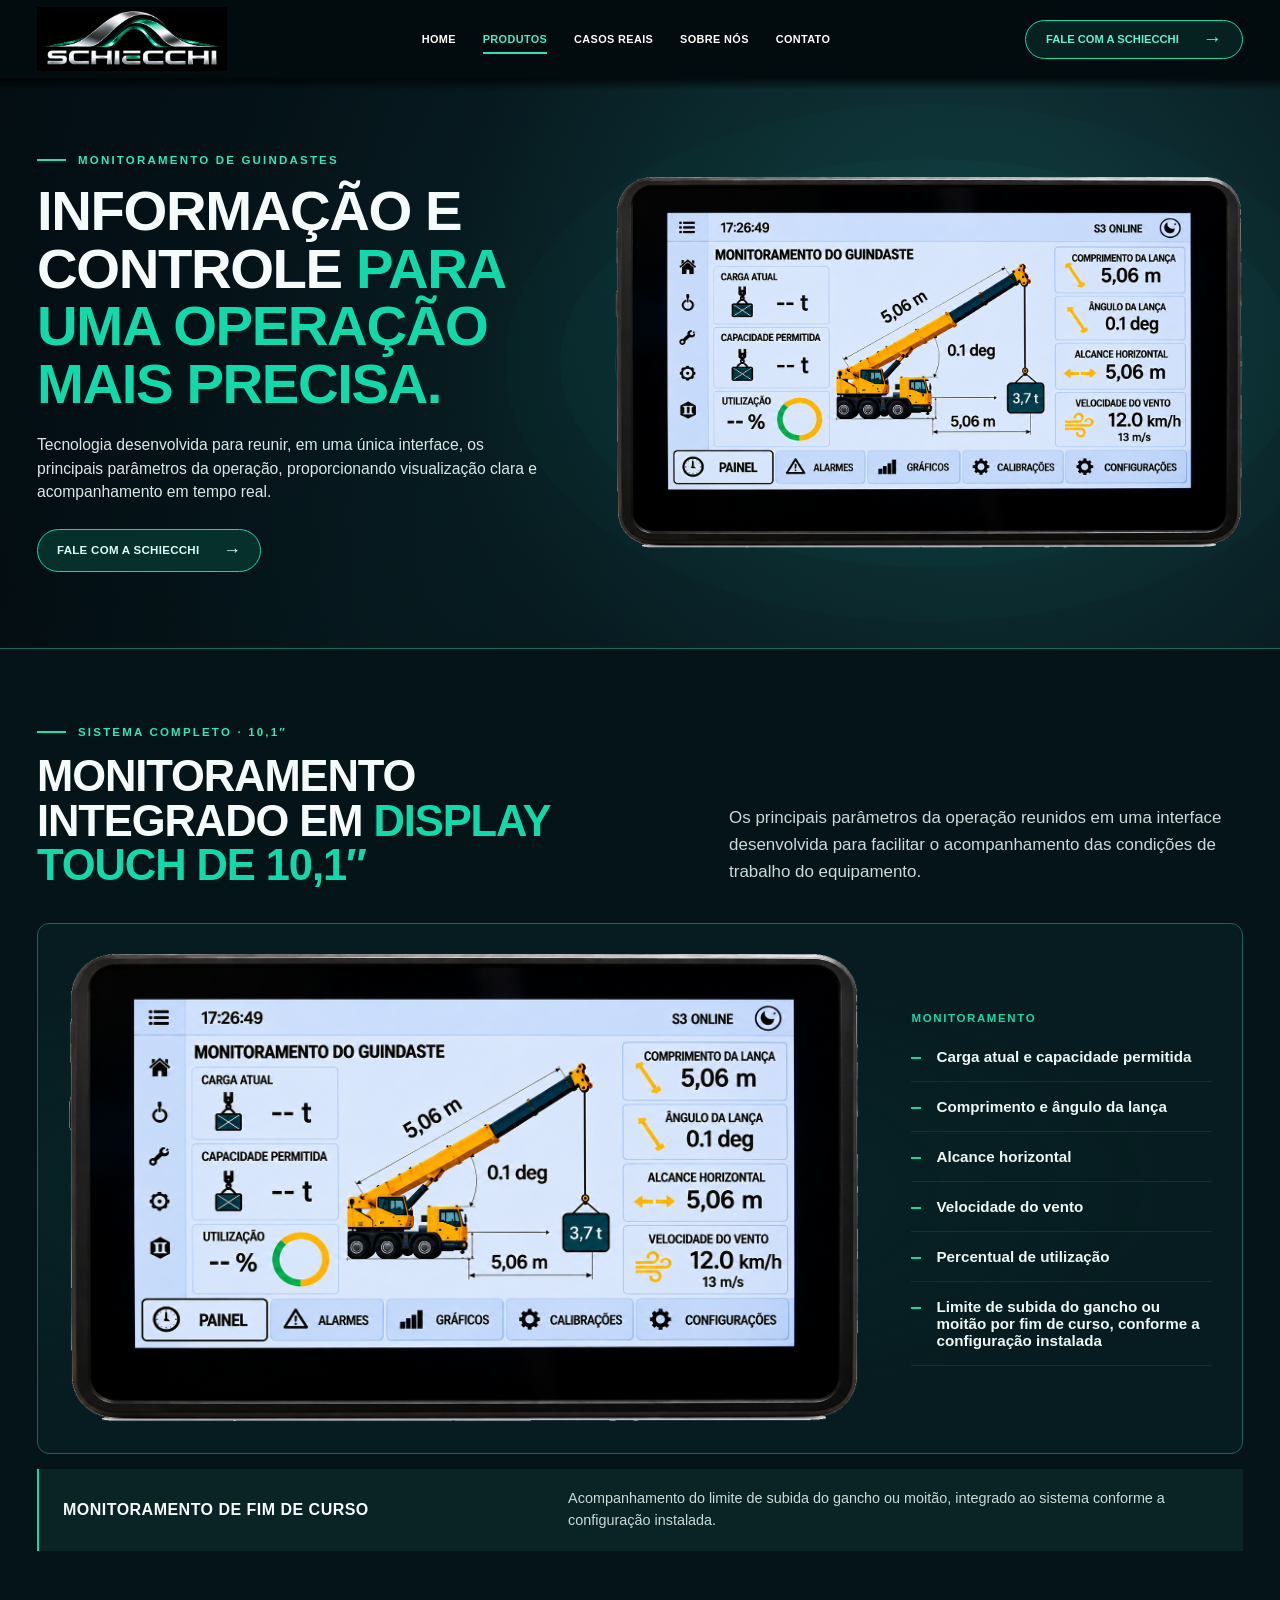
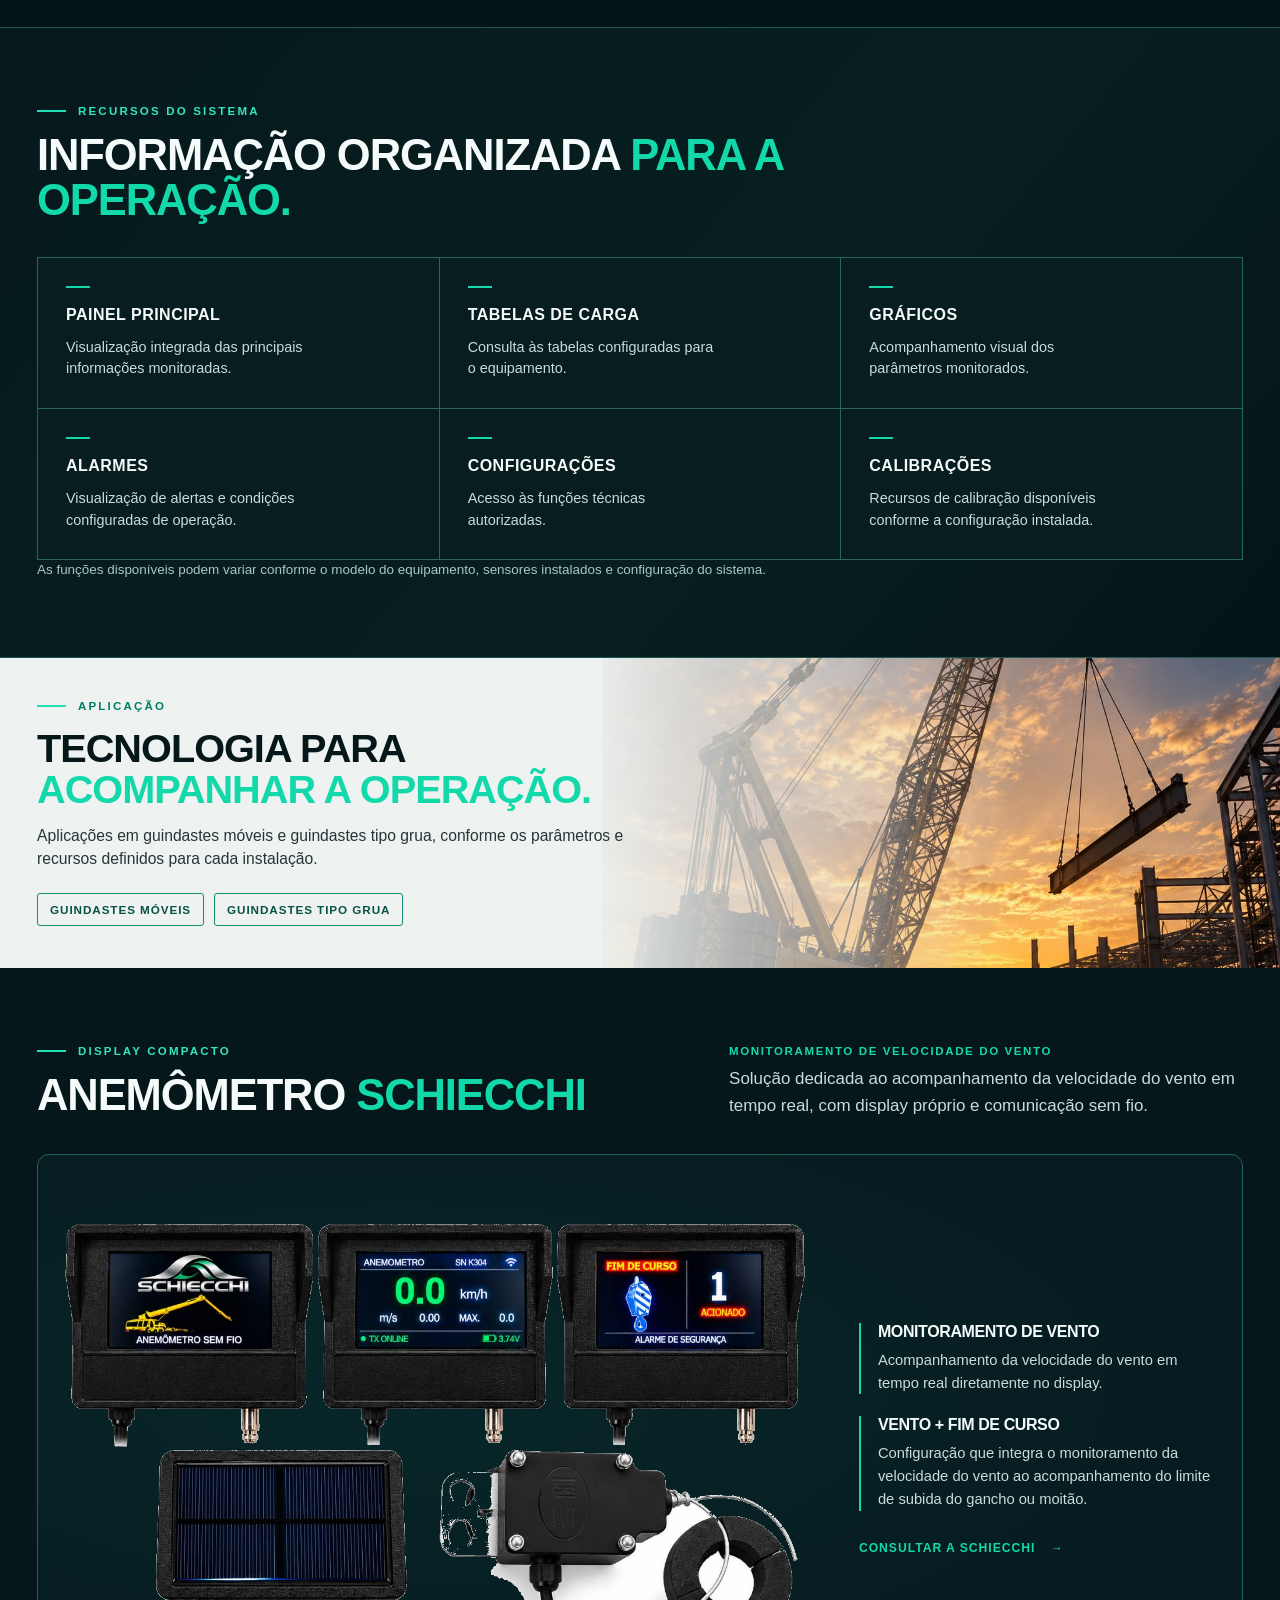
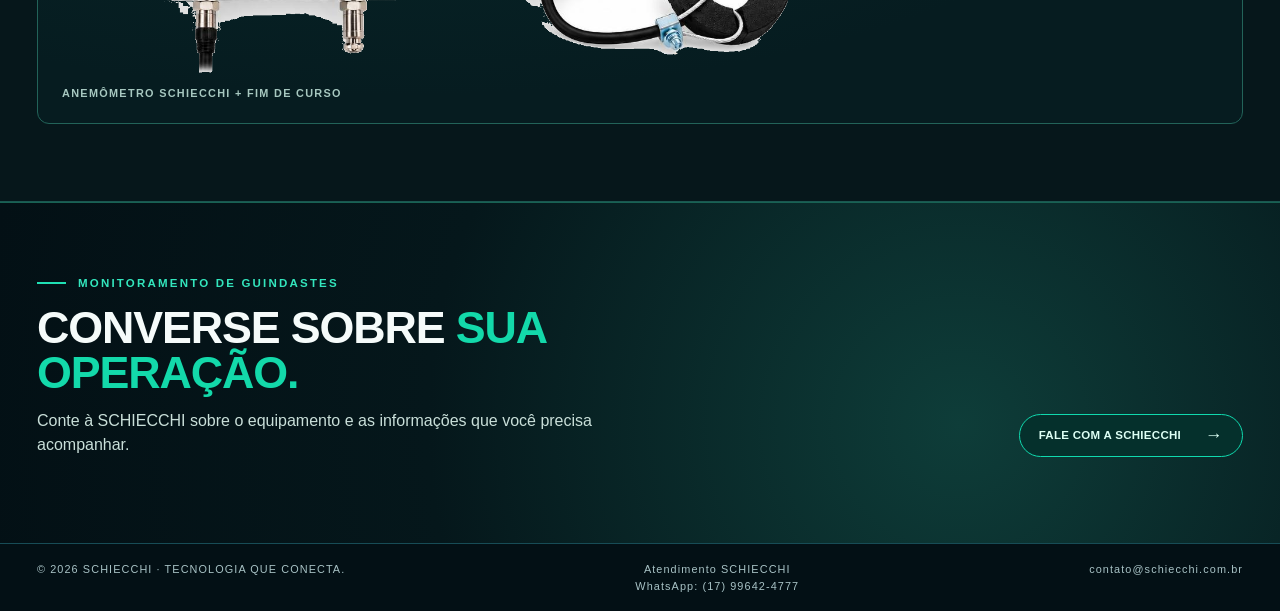
==== commit ac75915c: "Atualiza Home e linha de monitoramento de guindastes" ====
--- a/axis-wind/index.html
+++ b/axis-wind/index.html
@@ -3,6 +3,7 @@
 <head>
   <meta charset="utf-8">
   <meta name="viewport" content="width=device-width, initial-scale=1">
+  <meta http-equiv="refresh" content="0; url=../guindastes/">
   <meta name="theme-color" content="#061317">
   <meta name="description" content="SCHIECCHI AXIS WIND: monitoramento do vento e dos limites de subida para guindastes e equipamentos de elevação.">
   <title>SCHIECCHI AXIS WIND — Mais informação e segurança</title>
--- a/styles.css
+++ b/styles.css
@@ -26,7 +26,7 @@
 .section-kicker{display:flex;align-items:center;gap:11px;margin:0 0 12px;color:#e7f1f2;text-transform:uppercase;font-size:.69rem;font-weight:800;letter-spacing:.25em}
 .section-kicker span{display:block;flex:none;width:25px;height:4px;border-radius:2px;background:var(--teal);box-shadow:0 0 8px #13d9aa70}
 
-.hero{height:clamp(445px,43.5vw,590px);position:relative;overflow:hidden;background:#0b2030 url("public/assets/hero/home-hero-clean.png") center/cover no-repeat}
+.hero{height:clamp(445px,43.5vw,590px);position:relative;overflow:hidden;background:#07131c}
 .hero-tech{position:absolute;inset:0;z-index:1;width:100%;height:100%;pointer-events:none}
 .hero-content{position:relative;z-index:2;height:100%;display:flex;flex-direction:column;align-items:flex-start;justify-content:flex-start;padding-top:133px;padding-left:7px}
 .hero-eyebrow{margin:0 0 17px;color:#5df2d8;text-transform:uppercase;font-size:.76rem;font-weight:800;letter-spacing:.15em;white-space:nowrap}
@@ -188,3 +188,33 @@
   .whatsapp-float{right:16px;bottom:calc(16px + env(safe-area-inset-bottom));width:52px;height:52px}.whatsapp-float svg{width:28px;height:28px}
 }
 @media(prefers-reduced-motion:reduce){:root{scroll-behavior:auto}.header-cta,.solid-button,.technology-card{transition:none}}
+
+/* As três soluções principais da SCHIECCHI. */
+.solution-grid{grid-template-columns:repeat(3,minmax(0,1fr));gap:16px;align-items:stretch}
+.solution-grid .solution-card{display:flex;flex-direction:column;align-items:stretch;grid-column:auto;min-width:0;min-height:462px;background:#061820;border-color:#28616a}
+.solution-grid .solution-card:before{display:none}
+.solution-grid .gateway-card{background-image:none}
+.solution-grid .solution-media{display:grid;place-items:center;flex:none;height:250px;padding:10px 12px 0;background:radial-gradient(ellipse at 50% 38%,#14554b47,transparent 66%)}
+.solution-grid .solution-media img{display:block;max-width:100%;height:auto;object-fit:contain;filter:none}
+.solution-grid .gateway-card .solution-media img{width:100%;height:100%}
+.solution-grid .solution-media .solution-display{width:min(100%,397px);max-height:100%;height:auto;object-fit:contain}
+.solution-grid .cranes-card .solution-display{clip-path:none}
+.solution-grid .solution-card .card-content{z-index:2;display:flex;flex:1;flex-direction:column;padding:15px 20px 20px}
+.solution-grid .solution-card h3{font-family:Bahnschrift,"Arial Narrow",Arial,sans-serif;font-size:clamp(1.7rem,1.95vw,2.1rem);line-height:1.03}
+.solution-grid .coffee-card h3{font-size:clamp(1.55rem,1.78vw,1.95rem)}
+.solution-grid .solution-card .solution-tagline{max-width:38ch;margin:13px 0 10px;color:var(--teal);font-size:.78rem;font-weight:800;letter-spacing:.045em;line-height:1.35}
+.solution-grid .solution-card .solution-description{max-width:46ch;margin:0 0 20px;color:#c6d8db;font-size:.83rem;font-weight:400;letter-spacing:0;line-height:1.5}
+.solution-grid .solution-card a{align-self:flex-start;min-height:38px;margin-top:auto}
+@media(max-width:1000px){.solution-grid{grid-template-columns:repeat(2,minmax(0,1fr))}.solution-grid .solution-card{min-height:455px}}
+@media(max-width:650px){.solution-grid{grid-template-columns:1fr;gap:12px}.solution-grid .solution-card{min-height:0}.solution-grid .solution-media{height:220px;padding-top:9px}.solution-grid .solution-media .solution-display{width:min(100%,350px)}.solution-grid .gateway-card .solution-media img{max-width:350px}.solution-grid .solution-card .card-content{min-height:170px;padding:14px 19px 19px}.solution-grid .solution-card h3,.solution-grid .coffee-card h3{font-size:clamp(1.62rem,6vw,1.95rem)}.solution-grid .solution-card p{font-size:.74rem}.solution-grid .solution-card a{min-height:42px}}
+
+/* Teste local da arte oficial na Hero: a imagem inteira permanece visível. */
+.hero.hero-image-test{height:auto;min-height:0;padding-top:100px;background:#07131c;overflow:visible}
+.hero.hero-image-test:before{display:none}
+.hero-image-test .hero-art{display:block;width:100%;height:auto;object-fit:contain}
+.hero-image-test .hero-content{height:auto;padding-top:38px;padding-bottom:45px}
+.hero-image-test .hero-eyebrow{white-space:normal}
+.hero-visually-hidden{position:absolute;width:1px;height:1px;padding:0;margin:-1px;overflow:hidden;clip:rect(0,0,0,0);white-space:nowrap;border:0}
+@media(max-width:850px){.hero.hero-image-test{padding-top:75px}}
+@media(max-width:850px){.hero-image-test .hero-content{padding-top:30px;padding-bottom:38px}}
+@media(max-width:650px){.hero-image-test h1{font-size:clamp(1.65rem,7.1vw,2.4rem)}.hero-image-test .hero-copy{font-size:clamp(1rem,4.5vw,1.35rem)}}
